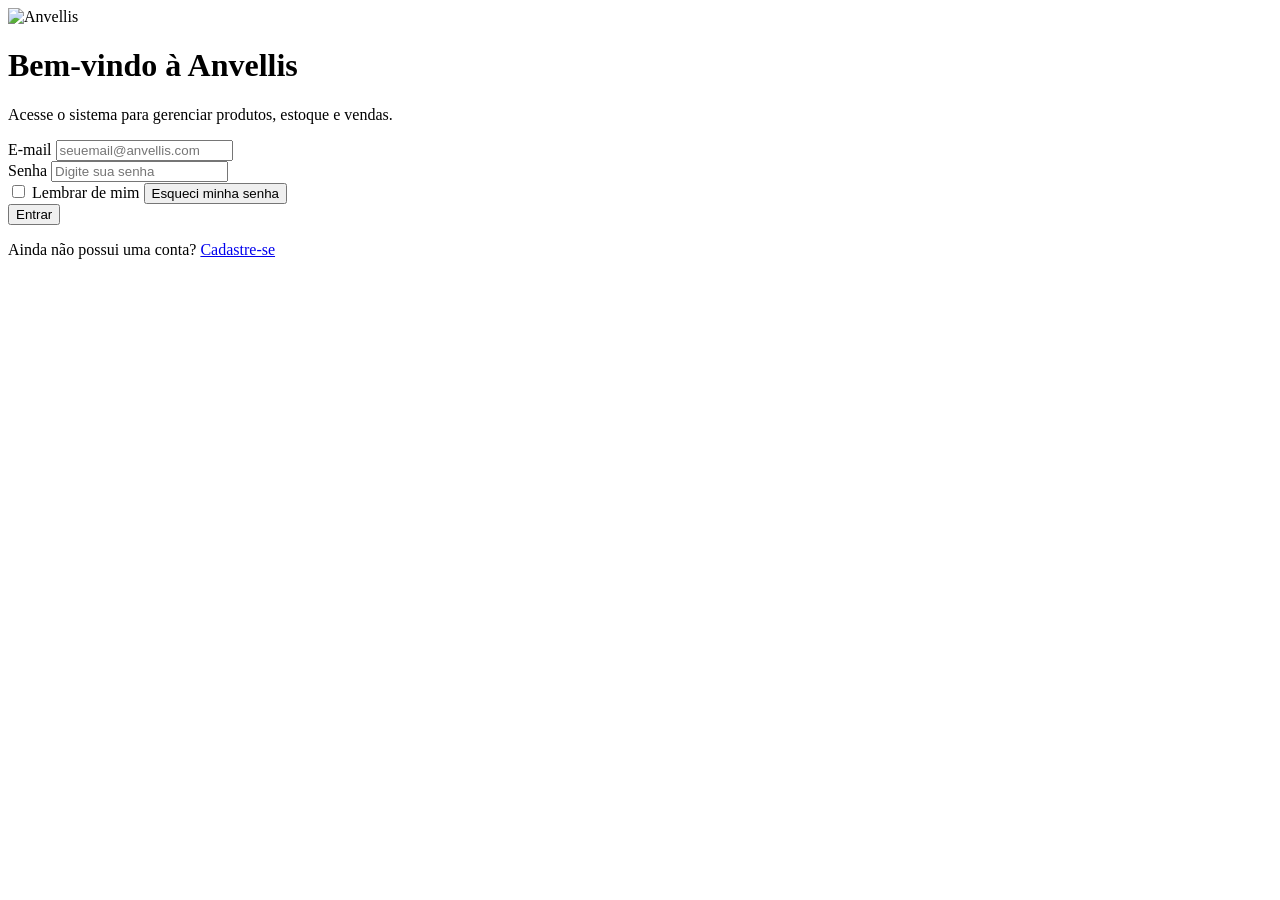
==== FRONTEND/index.html @ 75953bd8 "tela de login" ====
<!DOCTYPE html>
<html lang="pt-BR">

<head>
  <meta charset="UTF-8">
  <meta name="viewport" content="width=device-width, initial-scale=1">
  <title>Entrar — Anvellis</title>

  <link rel="stylesheet" href="css/style.css">
</head>

<body data-pagina="login">
  <div class="login">

    <section class="login__marca">
      <img class="login__imagem" src="img/logo_vermelha.jpeg" alt="Anvellis" width="1131" height="1600">
    </section>

    <main class="login__painel">
      <form class="login__form" id="form-login" novalidate>
        <div>
          <h1 class="titulo-pagina">Bem-vindo à Anvellis</h1>
        </div>
        <p class="login__sub">Acesse o sistema para gerenciar produtos, estoque e vendas.</p>

        <div class="campo">
          <label class="campo__rotulo" for="email">E-mail</label>
          <input class="campo__entrada" id="email" name="email" type="email" placeholder="seuemail@anvellis.com"
            autocomplete="email">
          <p class="campo__erro" id="email-erro" hidden></p>
        </div>

        <div class="campo">
          <label class="campo__rotulo" for="senha">Senha</label>
          <input class="campo__entrada" id="senha" name="senha" type="password" placeholder="Digite sua senha"
            autocomplete="current-password">
          <p class="campo__erro" id="senha-erro" hidden></p>
        </div>

        <div class="login__opcoes">
          <label class="check"><input type="checkbox" name="lembrar" id="lembrar"> Lembrar de mim</label>
          <button class="link" type="button" id="btn-esqueci">Esqueci minha senha</button>
        </div>

        <button class="btn btn--primary btn--bloco" type="submit">Entrar</button>

        <p class="login__rodape">Ainda não possui uma conta? <a href="cadastro.html">Cadastre-se</a></p>

      </form>
    </main>

  </div>
  <noscript>Este sistema precisa de JavaScript para funcionar.</noscript>
  <script src="js/app.js"></script>
</body>

</html>
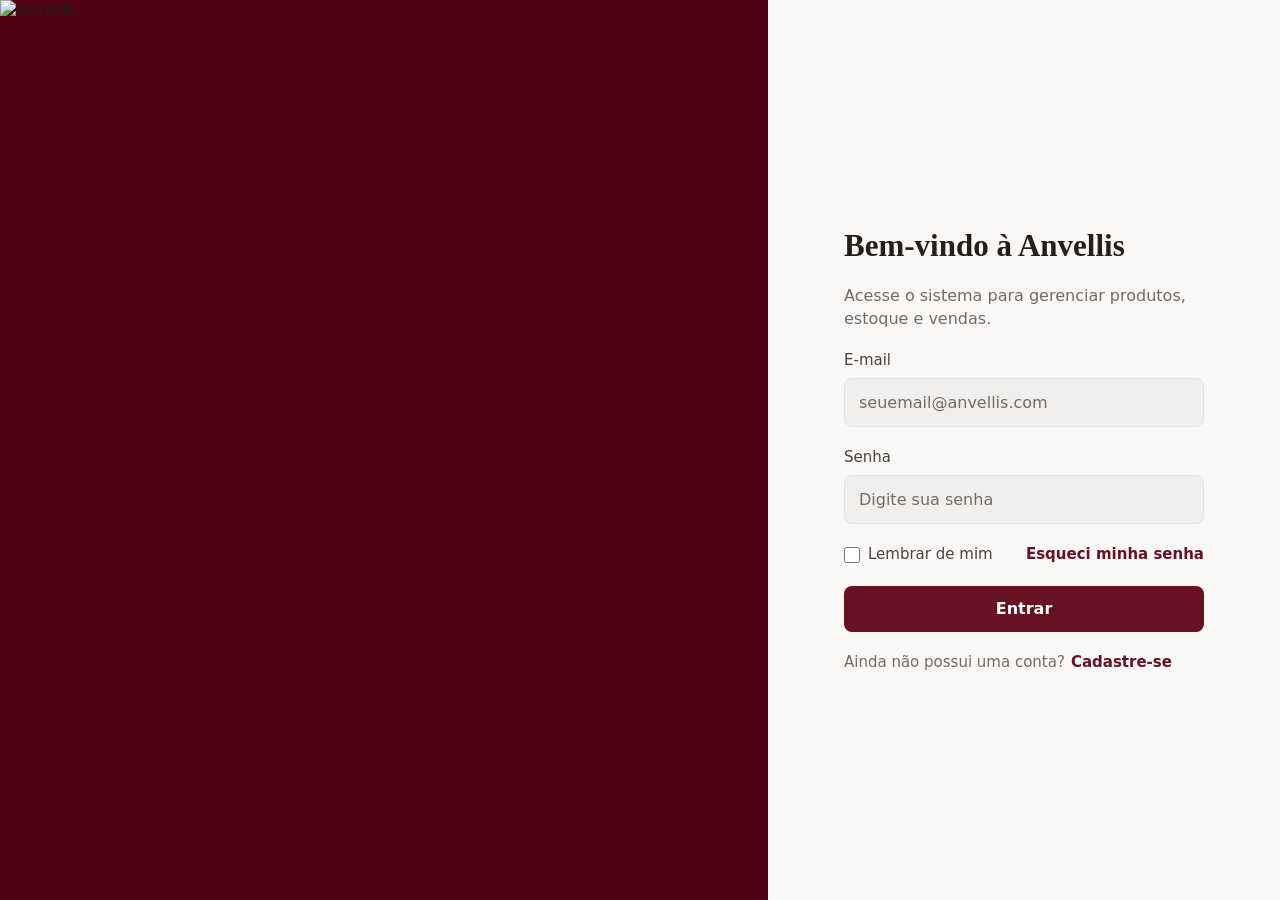
==== commit 9ea2804c: "banco" ====
--- a/FRONTEND/index.html
+++ b/FRONTEND/index.html
@@ -6,7 +6,9 @@
   <meta name="viewport" content="width=device-width, initial-scale=1">
   <title>Entrar — Anvellis</title>
 
-  <link rel="stylesheet" href="css/style.css">
+  <link rel="icon"
+    href="data:image/svg+xml,%3Csvg xmlns='http://www.w3.org/2000/svg' viewBox='0 0 32 32'%3E%3Crect width='32' height='32' rx='8' fill='%23681121'/%3E%3Ctext x='16' y='23' font-size='20' font-family='Georgia' font-weight='700' text-anchor='middle' fill='white'%3EA%3C/text%3E%3C/svg%3E">
+  <link rel="stylesheet" href="CSS/style.css">
 </head>
 
 <body data-pagina="login">
@@ -17,39 +19,94 @@
     </section>
 
     <main class="login__painel">
-      <form class="login__form" id="form-login" novalidate>
-        <div>
-          <h1 class="titulo-pagina">Bem-vindo à Anvellis</h1>
-        </div>
+      <form class="login__form" id="form-login" data-acao="login" novalidate>
+        <h1 class="titulo-pagina">Bem-vindo à Anvellis</h1>
         <p class="login__sub">Acesse o sistema para gerenciar produtos, estoque e vendas.</p>
 
         <div class="campo">
-          <label class="campo__rotulo" for="email">E-mail</label>
-          <input class="campo__entrada" id="email" name="email" type="email" placeholder="seuemail@anvellis.com"
-            autocomplete="email">
-          <p class="campo__erro" id="email-erro" hidden></p>
+          <label class="campo__rotulo" for="login-email">E-mail</label>
+          <input class="campo__entrada" id="login-email" name="email" type="email" placeholder="seuemail@anvellis.com"
+            autocomplete="email" required data-msg-obrigatorio="Informe seu e-mail."
+            data-msg-email="Informe um e-mail válido." aria-describedby="login-email-erro">
+          <p class="campo__erro" id="login-email-erro" hidden></p>
         </div>
 
         <div class="campo">
-          <label class="campo__rotulo" for="senha">Senha</label>
-          <input class="campo__entrada" id="senha" name="senha" type="password" placeholder="Digite sua senha"
-            autocomplete="current-password">
-          <p class="campo__erro" id="senha-erro" hidden></p>
+          <label class="campo__rotulo" for="login-senha">Senha</label>
+          <input class="campo__entrada" id="login-senha" name="senha" type="password" placeholder="Digite sua senha"
+            autocomplete="current-password" required data-msg-obrigatorio="Informe sua senha."
+            aria-describedby="login-senha-erro">
+          <p class="campo__erro" id="login-senha-erro" hidden></p>
         </div>
 
         <div class="login__opcoes">
-          <label class="check"><input type="checkbox" name="lembrar" id="lembrar"> Lembrar de mim</label>
-          <button class="link" type="button" id="btn-esqueci">Esqueci minha senha</button>
+          <label class="check"><input type="checkbox" name="lembrar"> Lembrar de mim</label>
+          <button class="link" type="button" data-abrir="modal-recuperar-senha">Esqueci minha senha</button>
         </div>
 
-        <button class="btn btn--primary btn--bloco" type="submit">Entrar</button>
+        <button class="btn btn--primary btn--bloco" type="submit" data-texto-ocupado="Entrando…">Entrar</button>
 
         <p class="login__rodape">Ainda não possui uma conta? <a href="cadastro.html">Cadastre-se</a></p>
-
       </form>
     </main>
 
   </div>
+
+  <div class="modal-overlay" id="modal-recuperar-senha" hidden>
+    <form class="modal" role="dialog" aria-modal="true" aria-labelledby="modal-recuperar-senha-titulo" novalidate
+      data-acao="recuperar-senha">
+      <header class="modal__cabecalho">
+        <h2 class="modal__titulo" id="modal-recuperar-senha-titulo">Recuperar senha</h2>
+        <p class="modal__subtitulo">Informe seu e-mail para receber o link de redefinição.</p>
+      </header>
+      <div class="modal__corpo">
+        <div class="campo">
+          <label class="campo__rotulo" for="rs-email">E-mail</label>
+          <input class="campo__entrada" id="rs-email" name="email" type="email" placeholder="seuemail@anvellis.com"
+            autocomplete="email" required data-msg-obrigatorio="Informe um e-mail válido."
+            data-msg-email="Informe um e-mail válido." aria-describedby="rs-email-erro">
+          <p class="campo__erro" id="rs-email-erro" hidden></p>
+        </div>
+      </div>
+      <p class="modal__alerta" role="alert" hidden></p>
+      <footer class="modal__rodape">
+        <button class="btn btn--secondary" type="button" data-fechar>Cancelar</button>
+        <button class="btn btn--primary" type="submit" data-texto-ocupado="Enviando…">Enviar link</button>
+      </footer>
+    </form>
+  </div>
+
+  <div class="modal-overlay" id="modal-erro-login" hidden>
+    <form class="modal" role="dialog" aria-modal="true" aria-labelledby="modal-erro-login-titulo" novalidate>
+      <header class="modal__cabecalho">
+        <div class="modal__icone modal__icone--perigo" aria-hidden="true">!</div>
+        <h2 class="modal__titulo" id="modal-erro-login-titulo">Não foi possível entrar</h2>
+        <p class="modal__subtitulo">E-mail ou senha incorretos. Verifique seus dados e tente novamente.</p>
+      </header>
+      <p class="modal__alerta" role="alert" hidden></p>
+      <footer class="modal__rodape">
+        <button class="btn btn--secondary" type="button" data-abrir="modal-recuperar-senha">Esqueci minha senha</button>
+        <button class="btn btn--primary" type="button" data-clique="tentar-novamente-login">Tentar novamente</button>
+      </footer>
+    </form>
+  </div>
+
+  <div class="modal-overlay" id="modal-erro-servidor" hidden>
+    <form class="modal" role="dialog" aria-modal="true" aria-labelledby="modal-erro-servidor-titulo" novalidate>
+      <header class="modal__cabecalho">
+        <div class="modal__icone modal__icone--alerta" aria-hidden="true">!</div>
+        <h2 class="modal__titulo" id="modal-erro-servidor-titulo" data-campo="titulo"></h2>
+        <p class="modal__subtitulo" data-campo="mensagem"></p>
+      </header>
+      <p class="modal__alerta" role="alert" hidden></p>
+      <footer class="modal__rodape">
+        <button class="btn btn--primary" type="button" data-fechar>Fechar</button>
+      </footer>
+    </form>
+  </div>
+
+  <div class="toast" id="toast" role="status" hidden></div>
+
   <noscript>Este sistema precisa de JavaScript para funcionar.</noscript>
   <script src="js/app.js"></script>
 </body>
--- a/FRONTEND/CSS/style.css
+++ b/FRONTEND/CSS/style.css
@@ -0,0 +1,1280 @@
+:root {
+  --bordo: #681121;
+  --bordo-escuro: #450813;
+  --bordo-claro: #f5e9ea;
+  --fundo: #f9f8f7;
+  --linha: #e5e3e1;
+  --campo: #f1efed;
+  --branco: #ffffff;
+  --cinza-500: #6f6b68;
+  --cinza-700: #474442;
+  --tinta: #231f1d;
+  --sucesso: #2d7147;
+  --sucesso-bg: #e6f2e9;
+  --alerta: #8f5c0e;
+  --alerta-bg: #fceed8;
+  --perigo: #b32d29;
+  --perigo-bg: #fbe7e5;
+  --fonte-titulo: "Playfair Display", Georgia, "Times New Roman", serif;
+  --fonte-texto: "Inter", system-ui, -apple-system, "Segoe UI", Roboto, sans-serif;
+  --sombra: 0 2px 10px rgba(0, 0, 0, 0.06);
+  --sombra-modal: 0 2px 10px rgba(0, 0, 0, 0.12), 0 24px 56px rgba(0, 0, 0, 0.2);
+}
+
+*,
+*::before,
+*::after {
+  box-sizing: border-box;
+}
+
+[hidden] {
+  display: none !important;
+}
+
+html {
+  -webkit-text-size-adjust: 100%;
+}
+
+body {
+  margin: 0;
+  font-family: var(--fonte-texto);
+  font-size: 15px;
+  line-height: 1.45;
+  color: var(--tinta);
+  background: var(--fundo);
+}
+
+body.modal-aberto {
+  overflow: hidden;
+}
+
+h1,
+h2,
+h3,
+p {
+  margin: 0;
+}
+
+a {
+  color: var(--bordo);
+  font-weight: 600;
+  text-decoration: none;
+}
+
+a:hover {
+  text-decoration: underline;
+}
+
+button,
+input,
+select {
+  font: inherit;
+  color: inherit;
+}
+
+:focus-visible {
+  outline: 2px solid var(--bordo);
+  outline-offset: 2px;
+}
+
+.logo {
+  --tamanho: 23px;
+  display: inline-flex;
+  flex-direction: column;
+  align-items: center;
+  line-height: 1;
+  color: var(--bordo);
+}
+
+.logo__script {
+  font-family: var(--fonte-titulo);
+  font-size: calc(var(--tamanho) * 0.32);
+  margin-bottom: -2px;
+}
+
+.logo__nome {
+  font-family: var(--fonte-titulo);
+  font-weight: 700;
+  font-size: var(--tamanho);
+  letter-spacing: calc(var(--tamanho) * 0.04);
+  margin-right: calc(var(--tamanho) * -0.04);
+}
+
+.btn {
+  display: inline-flex;
+  align-items: center;
+  justify-content: center;
+  gap: 8px;
+  padding: 12px 20px;
+  border: 1px solid transparent;
+  border-radius: 8px;
+  font-size: 16px;
+  font-weight: 600;
+  line-height: 1.25;
+  cursor: pointer;
+  transition: background-color 0.15s, border-color 0.15s;
+}
+
+.btn--primary {
+  background: var(--bordo);
+  color: var(--branco);
+}
+
+.btn--primary:hover {
+  background: var(--bordo-escuro);
+}
+
+.btn--secondary {
+  background: var(--branco);
+  color: var(--cinza-700);
+  border-color: var(--linha);
+}
+
+.btn--secondary:hover {
+  background: var(--campo);
+}
+
+.btn--danger {
+  background: var(--perigo);
+  color: var(--branco);
+}
+
+.btn--danger:hover {
+  background: #8f2320;
+}
+
+.btn--bloco {
+  width: 100%;
+}
+
+.btn:disabled {
+  opacity: 0.55;
+  cursor: not-allowed;
+}
+
+.link {
+  padding: 0;
+  border: 0;
+  background: none;
+  color: var(--bordo);
+  font-weight: 600;
+  cursor: pointer;
+}
+
+.link:hover {
+  text-decoration: underline;
+}
+
+.campo {
+  display: flex;
+  flex-direction: column;
+  gap: 6px;
+}
+
+.campo__rotulo {
+  font-weight: 500;
+  color: var(--cinza-700);
+}
+
+.campo__entrada {
+  width: 100%;
+  padding: 12px 14px;
+  background: var(--campo);
+  border: 1px solid var(--linha);
+  border-radius: 8px;
+  font-size: 16px;
+  color: var(--tinta);
+}
+
+.campo__entrada::placeholder {
+  color: var(--cinza-500);
+}
+
+.campo__entrada:focus {
+  outline: none;
+  border-color: var(--bordo);
+  box-shadow: 0 0 0 3px var(--bordo-claro);
+}
+
+.campo__entrada[readonly] {
+  background: var(--fundo);
+  color: var(--cinza-500);
+  cursor: default;
+}
+
+.campo--erro .campo__entrada {
+  background: var(--perigo-bg);
+  border-color: var(--perigo);
+}
+
+.campo__erro {
+  font-size: 14px;
+  color: var(--perigo);
+}
+
+.campo__ajuda {
+  font-size: 14px;
+  color: var(--cinza-500);
+}
+
+.check {
+  display: inline-flex;
+  align-items: center;
+  gap: 8px;
+  color: var(--cinza-700);
+  cursor: pointer;
+}
+
+.check input {
+  width: 16px;
+  height: 16px;
+  margin: 0;
+  accent-color: var(--bordo);
+}
+
+.grupo-checks {
+  display: flex;
+  flex-direction: column;
+  gap: 10px;
+  border: 0;
+  margin: 0;
+  padding: 0;
+}
+
+.grupo-checks legend {
+  padding: 0;
+  margin-bottom: 10px;
+  font-weight: 500;
+  color: var(--cinza-700);
+}
+
+.badge {
+  display: inline-block;
+  padding: 4px 10px;
+  border-radius: 20px;
+  font-size: 14px;
+  font-weight: 600;
+  white-space: nowrap;
+}
+
+.badge--sucesso {
+  background: var(--sucesso-bg);
+  color: var(--sucesso);
+}
+
+.badge--alerta {
+  background: var(--alerta-bg);
+  color: var(--alerta);
+}
+
+.badge--perigo {
+  background: var(--perigo-bg);
+  color: var(--perigo);
+}
+
+.login {
+  display: grid;
+  grid-template-columns: 60vw 1fr;
+  min-height: 100vh;
+}
+
+.login__marca {
+  position: relative;
+  overflow: hidden;
+  background: #500114;
+}
+
+.login__imagem {
+  position: absolute;
+  inset: 0;
+  width: 100%;
+  height: 100%;
+  object-fit: cover;
+  object-position: center 48%;
+}
+
+.login__painel {
+  display: grid;
+  place-items: center;
+  padding: 32px;
+}
+
+.login__form {
+  display: flex;
+  flex-direction: column;
+  gap: 20px;
+  width: min(360px, 100%);
+}
+
+.titulo-pagina {
+  font-family: var(--fonte-titulo);
+  font-weight: 700;
+  font-size: 31px;
+  line-height: 1.2;
+}
+
+.login__sub {
+  font-size: 16px;
+  color: var(--cinza-500);
+}
+
+.login__opcoes {
+  display: flex;
+  align-items: center;
+  justify-content: space-between;
+  gap: 12px;
+}
+
+.login__rodape {
+  display: flex;
+  flex-wrap: wrap;
+  gap: 6px;
+  color: var(--cinza-500);
+}
+
+.centro {
+  display: grid;
+  place-items: center;
+  min-height: 100vh;
+  padding: 32px 16px;
+}
+
+.cartao-cadastro {
+  display: flex;
+  flex-direction: column;
+  align-items: stretch;
+  gap: 20px;
+  width: min(440px, 100%);
+  padding: 48px;
+  background: var(--branco);
+  border: 1px solid var(--linha);
+  border-radius: 16px;
+  box-shadow: var(--sombra);
+}
+
+.cartao-cadastro .logo {
+  align-self: center;
+}
+
+.cartao-cadastro h1 {
+  font-family: var(--fonte-titulo);
+  font-weight: 700;
+  font-size: 25px;
+}
+
+.cartao-cadastro__rodape {
+  display: flex;
+  justify-content: center;
+  gap: 6px;
+  color: var(--cinza-500);
+}
+
+.app {
+  display: flex;
+  min-height: 100vh;
+}
+
+.sidebar {
+  position: sticky;
+  top: 0;
+  display: flex;
+  flex-direction: column;
+  flex: none;
+  width: 240px;
+  height: 100vh;
+  background: var(--branco);
+  border-right: 1px solid var(--linha);
+}
+
+.sidebar__logo {
+  display: grid;
+  place-items: center;
+  height: 96px;
+  border-bottom: 1px solid var(--linha);
+}
+
+.sidebar__nav,
+.sidebar__rodape {
+  display: flex;
+  flex-direction: column;
+  gap: 4px;
+  padding: 12px 16px;
+}
+
+.sidebar__rodape {
+  margin-top: auto;
+  padding: 16px;
+  border-top: 1px solid var(--linha);
+}
+
+.nav-item {
+  display: flex;
+  align-items: center;
+  gap: 12px;
+  width: 100%;
+  height: 48px;
+  padding: 0 16px;
+  border: 0;
+  border-radius: 8px;
+  background: none;
+  color: var(--cinza-700);
+  font-size: 14px;
+  font-weight: 500;
+  text-align: left;
+  text-decoration: none;
+  cursor: pointer;
+}
+
+.nav-item:hover {
+  background: var(--campo);
+  text-decoration: none;
+}
+
+.nav-item__icone {
+  width: 18px;
+  font-size: 18px;
+  text-align: center;
+  color: var(--cinza-500);
+}
+
+.nav-item[aria-current="page"] {
+  background: var(--bordo-claro);
+  color: var(--bordo);
+  font-weight: 600;
+}
+
+.nav-item[aria-current="page"] .nav-item__icone {
+  color: var(--bordo);
+}
+
+.main {
+  flex: 1;
+  min-width: 0;
+}
+
+.header {
+  display: flex;
+  align-items: center;
+  justify-content: space-between;
+  gap: 16px;
+  height: 96px;
+  padding: 0 32px;
+  background: var(--branco);
+  border-bottom: 1px solid var(--linha);
+}
+
+.header h1 {
+  font-family: var(--fonte-titulo);
+  font-weight: 700;
+  font-size: 25px;
+  line-height: 1.2;
+}
+
+.header__subtitulo {
+  margin-top: 2px;
+  color: var(--cinza-500);
+}
+
+.header__acoes {
+  display: flex;
+  align-items: center;
+  gap: 20px;
+}
+
+.sino {
+  position: relative;
+  display: grid;
+  place-items: center;
+  width: 40px;
+  height: 40px;
+  border: 0;
+  border-radius: 50%;
+  background: none;
+  color: var(--cinza-700);
+  cursor: pointer;
+}
+
+.sino:hover {
+  background: var(--campo);
+}
+
+.sino__contador {
+  position: absolute;
+  top: 2px;
+  right: 2px;
+  min-width: 18px;
+  height: 18px;
+  padding: 0 5px;
+  border-radius: 9px;
+  background: var(--bordo);
+  color: var(--branco);
+  font-size: 11px;
+  font-weight: 700;
+  line-height: 18px;
+  text-align: center;
+}
+
+.usuario {
+  display: flex;
+  align-items: center;
+  gap: 10px;
+}
+
+.usuario__avatar {
+  display: grid;
+  place-items: center;
+  width: 36px;
+  height: 36px;
+  border-radius: 50%;
+  background: var(--bordo-claro);
+  color: var(--bordo);
+  font-weight: 700;
+}
+
+.usuario__nome {
+  font-weight: 600;
+  line-height: 1.2;
+}
+
+.usuario__cargo {
+  font-size: 13px;
+  color: var(--cinza-500);
+  line-height: 1.2;
+}
+
+.conteudo {
+  display: flex;
+  flex-direction: column;
+  gap: 24px;
+  padding: 32px;
+}
+
+.kpis {
+  display: grid;
+  grid-template-columns: repeat(4, 1fr);
+  gap: 20px;
+}
+
+.cartao {
+  padding: 24px;
+  background: var(--branco);
+  border: 1px solid var(--linha);
+  border-radius: 12px;
+}
+
+.kpi {
+  display: flex;
+  flex-direction: column;
+  gap: 10px;
+  padding: 20px;
+  box-shadow: var(--sombra);
+}
+
+.kpi__rotulo {
+  font-weight: 500;
+  color: var(--cinza-500);
+}
+
+.kpi__valor {
+  font-family: var(--fonte-titulo);
+  font-weight: 700;
+  font-size: 31px;
+  line-height: 1.15;
+}
+
+.kpi__dica {
+  font-size: 14px;
+  color: var(--sucesso);
+}
+
+.kpi__dica--alerta {
+  color: var(--alerta);
+}
+
+.linha-2 {
+  display: grid;
+  grid-template-columns: 700fr 416fr;
+  gap: 20px;
+}
+
+.cartao__titulo {
+  margin-bottom: 16px;
+  font-size: 17px;
+  font-weight: 600;
+}
+
+.grafico {
+  display: flex;
+  align-items: flex-end;
+  justify-content: space-between;
+  gap: 16px;
+  height: 210px;
+}
+
+.grafico__coluna {
+  display: flex;
+  flex: 1;
+  flex-direction: column;
+  align-items: center;
+  justify-content: flex-end;
+  gap: 8px;
+  height: 100%;
+}
+
+.grafico__barra {
+  width: 40px;
+  border-radius: 4px;
+  background: var(--linha);
+}
+
+.grafico__coluna--atual .grafico__barra {
+  background: var(--bordo);
+}
+
+.grafico__mes {
+  font-size: 14px;
+  color: var(--cinza-500);
+}
+
+.grafico__coluna--atual .grafico__mes {
+  color: var(--cinza-700);
+}
+
+.lista {
+  display: flex;
+  flex-direction: column;
+  gap: 14px;
+  margin: 0;
+  padding: 0;
+  list-style: none;
+}
+
+.lista__item {
+  display: flex;
+  align-items: center;
+  justify-content: space-between;
+  gap: 12px;
+}
+
+.lista__valor {
+  font-weight: 600;
+}
+
+.atalhos {
+  display: flex;
+  flex-direction: column;
+  gap: 12px;
+}
+
+.vazio {
+  color: var(--cinza-500);
+}
+
+.barra {
+  display: flex;
+  flex-wrap: wrap;
+  align-items: center;
+  justify-content: space-between;
+  gap: 12px;
+}
+
+.barra__esquerda {
+  display: flex;
+  flex-wrap: wrap;
+  align-items: center;
+  gap: 12px;
+}
+
+.busca {
+  display: flex;
+  align-items: center;
+  gap: 8px;
+  width: 320px;
+  max-width: 100%;
+  padding: 10px 14px;
+  background: var(--branco);
+  border: 1px solid var(--linha);
+  border-radius: 8px;
+  color: var(--cinza-500);
+}
+
+.busca:focus-within {
+  border-color: var(--bordo);
+  box-shadow: 0 0 0 3px var(--bordo-claro);
+}
+
+.busca input {
+  flex: 1;
+  min-width: 0;
+  padding: 0;
+  border: 0;
+  background: none;
+  font-size: 15px;
+  color: var(--tinta);
+}
+
+.busca input:focus {
+  outline: none;
+}
+
+.busca input::placeholder {
+  color: var(--cinza-500);
+}
+
+.btn-filtro {
+  display: inline-flex;
+  align-items: center;
+  gap: 8px;
+  padding: 10px 16px;
+  background: var(--branco);
+  border: 1px solid var(--linha);
+  border-radius: 8px;
+  color: var(--cinza-700);
+  font-weight: 500;
+  cursor: pointer;
+}
+
+.btn-filtro:hover {
+  background: var(--campo);
+}
+
+.btn-filtro__contador {
+  display: inline-grid;
+  place-items: center;
+  min-width: 20px;
+  height: 20px;
+  padding: 0 6px;
+  border-radius: 10px;
+  background: var(--bordo);
+  color: var(--branco);
+  font-size: 12px;
+  font-weight: 700;
+}
+
+.tabela-caixa {
+  overflow-x: auto;
+  background: var(--branco);
+  border: 1px solid var(--linha);
+  border-radius: 12px;
+}
+
+.tabela {
+  width: 100%;
+  border-collapse: collapse;
+}
+
+.tabela th {
+  padding: 14px 18px;
+  background: var(--fundo);
+  font-size: 14px;
+  font-weight: 600;
+  letter-spacing: 0.02em;
+  text-align: left;
+  text-transform: uppercase;
+  color: var(--cinza-700);
+  white-space: nowrap;
+}
+
+.tabela td {
+  padding: 14px 18px;
+  border-top: 1px solid var(--linha);
+  vertical-align: middle;
+}
+
+.tabela__vazio {
+  padding: 32px 18px;
+  text-align: center;
+  color: var(--cinza-500);
+}
+
+.tabela tbody tr.linha-clicavel {
+  cursor: pointer;
+}
+
+.tabela tbody tr.linha-clicavel:hover {
+  background: var(--fundo);
+}
+
+.acoes {
+  display: flex;
+  gap: 14px;
+}
+
+.acao {
+  padding: 0;
+  border: 0;
+  background: none;
+  color: var(--cinza-700);
+  font-weight: 600;
+  cursor: pointer;
+}
+
+.acao:hover {
+  text-decoration: underline;
+}
+
+.acao--perigo {
+  color: var(--perigo);
+}
+
+.modal-overlay {
+  position: fixed;
+  inset: 0;
+  z-index: 100;
+  display: grid;
+  place-items: center;
+  padding: 16px;
+  overflow-y: auto;
+  background: rgba(35, 31, 29, 0.55);
+  animation: aparecer 0.15s ease-out;
+}
+
+.modal {
+  display: flex;
+  flex-direction: column;
+  gap: 24px;
+  width: min(440px, 100%);
+  padding: 28px 32px;
+  background: var(--branco);
+  border: 1px solid var(--linha);
+  border-radius: 16px;
+  box-shadow: var(--sombra-modal);
+  animation: subir 0.18s ease-out;
+}
+
+.modal__cabecalho {
+  display: flex;
+  flex-direction: column;
+  gap: 4px;
+}
+
+.modal__icone {
+  display: grid;
+  place-items: center;
+  width: 48px;
+  height: 48px;
+  margin-bottom: 10px;
+  border-radius: 50%;
+  font-size: 22px;
+  font-weight: 700;
+}
+
+.modal__icone--sucesso {
+  background: var(--sucesso-bg);
+  color: var(--sucesso);
+}
+
+.modal__icone--perigo {
+  background: var(--perigo-bg);
+  color: var(--perigo);
+}
+
+.modal__icone--alerta {
+  background: var(--alerta-bg);
+  color: var(--alerta);
+}
+
+.modal__icone--info {
+  background: var(--bordo-claro);
+  color: var(--bordo);
+}
+
+.modal__titulo {
+  font-family: var(--fonte-titulo);
+  font-weight: 700;
+  font-size: 21px;
+  line-height: 1.25;
+}
+
+.modal__subtitulo {
+  font-size: 14px;
+  color: var(--cinza-500);
+}
+
+.modal__corpo {
+  display: flex;
+  flex-direction: column;
+  gap: 24px;
+}
+
+.modal__corpo:empty {
+  display: none;
+}
+
+.modal__rodape {
+  display: flex;
+  flex-wrap: wrap;
+  justify-content: flex-end;
+  gap: 12px;
+}
+
+.resumo {
+  display: flex;
+  flex-direction: column;
+  gap: 6px;
+  padding: 16px;
+  background: var(--fundo);
+  border-radius: 10px;
+}
+
+.resumo__titulo {
+  font-weight: 600;
+}
+
+.resumo__linha {
+  display: flex;
+  justify-content: space-between;
+  gap: 12px;
+  color: var(--cinza-700);
+}
+
+.resumo__total {
+  font-size: 17px;
+  font-weight: 700;
+  color: var(--bordo);
+}
+
+.detalhes {
+  display: flex;
+  flex-direction: column;
+  gap: 12px;
+  margin: 0;
+}
+
+.detalhes__linha {
+  display: flex;
+  align-items: center;
+  justify-content: space-between;
+  gap: 12px;
+}
+
+.detalhes dt {
+  color: var(--cinza-500);
+}
+
+.detalhes dd {
+  margin: 0;
+  font-weight: 600;
+  text-align: right;
+}
+
+.separador {
+  height: 1px;
+  background: var(--linha);
+}
+
+.notificacoes {
+  display: flex;
+  flex-direction: column;
+  gap: 10px;
+  margin: 0;
+  padding: 0;
+  list-style: none;
+}
+
+.notificacao {
+  display: flex;
+  gap: 12px;
+  padding: 14px;
+  background: var(--fundo);
+  border-radius: 10px;
+}
+
+.notificacao.is-nao-lida {
+  background: var(--bordo-claro);
+}
+
+.notificacao__ponto {
+  flex: none;
+  width: 8px;
+  height: 8px;
+  margin-top: 7px;
+  border-radius: 50%;
+  background: var(--linha);
+}
+
+.notificacao.is-nao-lida .notificacao__ponto {
+  background: var(--bordo);
+}
+
+.notificacao__titulo {
+  font-weight: 600;
+}
+
+.notificacao__texto {
+  color: var(--cinza-700);
+}
+
+.notificacao__hora {
+  font-size: 13px;
+  color: var(--cinza-500);
+}
+
+.preferencia {
+  display: flex;
+  align-items: center;
+  justify-content: space-between;
+  gap: 16px;
+}
+
+.preferencia__titulo {
+  font-weight: 500;
+}
+
+.preferencia__descricao {
+  font-size: 13px;
+  color: var(--cinza-500);
+}
+
+.preferencias {
+  display: flex;
+  flex-direction: column;
+  gap: 16px;
+}
+
+.interruptor {
+  position: relative;
+  flex: none;
+  width: 40px;
+  height: 22px;
+}
+
+.interruptor input {
+  position: absolute;
+  inset: 0;
+  z-index: 1;
+  width: 100%;
+  height: 100%;
+  margin: 0;
+  opacity: 0;
+  cursor: pointer;
+}
+
+.interruptor__trilho {
+  position: absolute;
+  inset: 0;
+  border-radius: 11px;
+  background: var(--linha);
+  transition: background-color 0.15s;
+}
+
+.interruptor__trilho::after {
+  content: "";
+  position: absolute;
+  top: 2px;
+  left: 2px;
+  width: 18px;
+  height: 18px;
+  border-radius: 50%;
+  background: var(--branco);
+  transition: transform 0.15s;
+}
+
+.interruptor input:checked+.interruptor__trilho {
+  background: var(--bordo);
+}
+
+.interruptor input:checked+.interruptor__trilho::after {
+  transform: translateX(18px);
+}
+
+.interruptor input:focus-visible+.interruptor__trilho {
+  outline: 2px solid var(--bordo);
+  outline-offset: 2px;
+}
+
+.modal__alerta {
+  padding: 12px 14px;
+  border-radius: 8px;
+  background: var(--perigo-bg);
+  color: var(--perigo);
+  font-size: 14px;
+}
+
+.estado-erro {
+  display: flex;
+  flex-direction: column;
+  align-items: flex-start;
+  gap: 8px;
+}
+
+.estado-erro .btn {
+  margin-top: 8px;
+}
+
+.estado-erro__titulo {
+  font-size: 17px;
+  font-weight: 600;
+}
+
+.tela-erro {
+  display: flex;
+  flex-direction: column;
+  align-items: center;
+  gap: 12px;
+  width: min(480px, 100%);
+  padding: 40px 32px;
+  text-align: center;
+}
+
+.tela-erro__titulo {
+  font-family: var(--fonte-titulo);
+  font-weight: 700;
+  font-size: 25px;
+  line-height: 1.2;
+}
+
+.tela-erro .btn {
+  margin-top: 8px;
+}
+
+
+.sr-only {
+  position: absolute;
+  width: 1px;
+  height: 1px;
+  margin: -1px;
+  padding: 0;
+  overflow: hidden;
+  clip: rect(0, 0, 0, 0);
+  white-space: nowrap;
+  border: 0;
+}
+
+.conteudo__area {
+  display: flex;
+  flex-direction: column;
+  gap: 24px;
+}
+
+.toast {
+  position: fixed;
+  right: 24px;
+  bottom: 24px;
+  z-index: 200;
+  max-width: min(360px, calc(100vw - 32px));
+  padding: 12px 18px;
+  border-radius: 10px;
+  background: var(--tinta);
+  color: var(--branco);
+  box-shadow: var(--sombra-modal);
+  animation: subir 0.18s ease-out;
+}
+
+@keyframes aparecer {
+  from {
+    opacity: 0;
+  }
+}
+
+@keyframes subir {
+  from {
+    opacity: 0;
+    transform: translateY(8px);
+  }
+}
+
+@media (prefers-reduced-motion: reduce) {
+
+  *,
+  *::before,
+  *::after {
+    animation: none !important;
+    transition: none !important;
+  }
+}
+
+@media (max-width: 960px) {
+  .login {
+    grid-template-columns: 1fr;
+  }
+
+  .login__marca {
+    height: clamp(200px, 34vw, 300px);
+  }
+}
+
+@media (max-width: 600px) {
+  .login__imagem {
+    inset: 0 -7.5%;
+    width: 115%;
+  }
+}
+
+@media (max-width: 1100px) {
+  .kpis {
+    grid-template-columns: repeat(2, 1fr);
+  }
+
+  .linha-2 {
+    grid-template-columns: 1fr;
+  }
+}
+
+@media (max-width: 860px) {
+  .app {
+    flex-direction: column;
+  }
+
+  .sidebar {
+    position: static;
+    flex-direction: row;
+    align-items: center;
+    width: 100%;
+    height: auto;
+    border-right: 0;
+    border-bottom: 1px solid var(--linha);
+  }
+
+  .sidebar__logo {
+    height: 64px;
+    padding: 0 16px;
+    border-bottom: 0;
+  }
+
+  .sidebar__nav,
+  .sidebar__rodape {
+    flex-direction: row;
+    padding: 8px;
+    margin: 0;
+    border: 0;
+    overflow-x: auto;
+  }
+
+  .sidebar__nav {
+    flex: 1;
+  }
+
+  .nav-item {
+    width: auto;
+    height: 44px;
+    white-space: nowrap;
+  }
+
+  .header {
+    height: auto;
+    min-height: 80px;
+    padding: 12px 16px;
+  }
+
+  .usuario__texto {
+    display: none;
+  }
+
+  .conteudo {
+    padding: 20px 16px;
+  }
+
+  .kpis {
+    grid-template-columns: 1fr;
+  }
+
+  .cartao-cadastro {
+    padding: 32px 24px;
+  }
+
+  .modal {
+    padding: 24px 20px;
+  }
+
+}
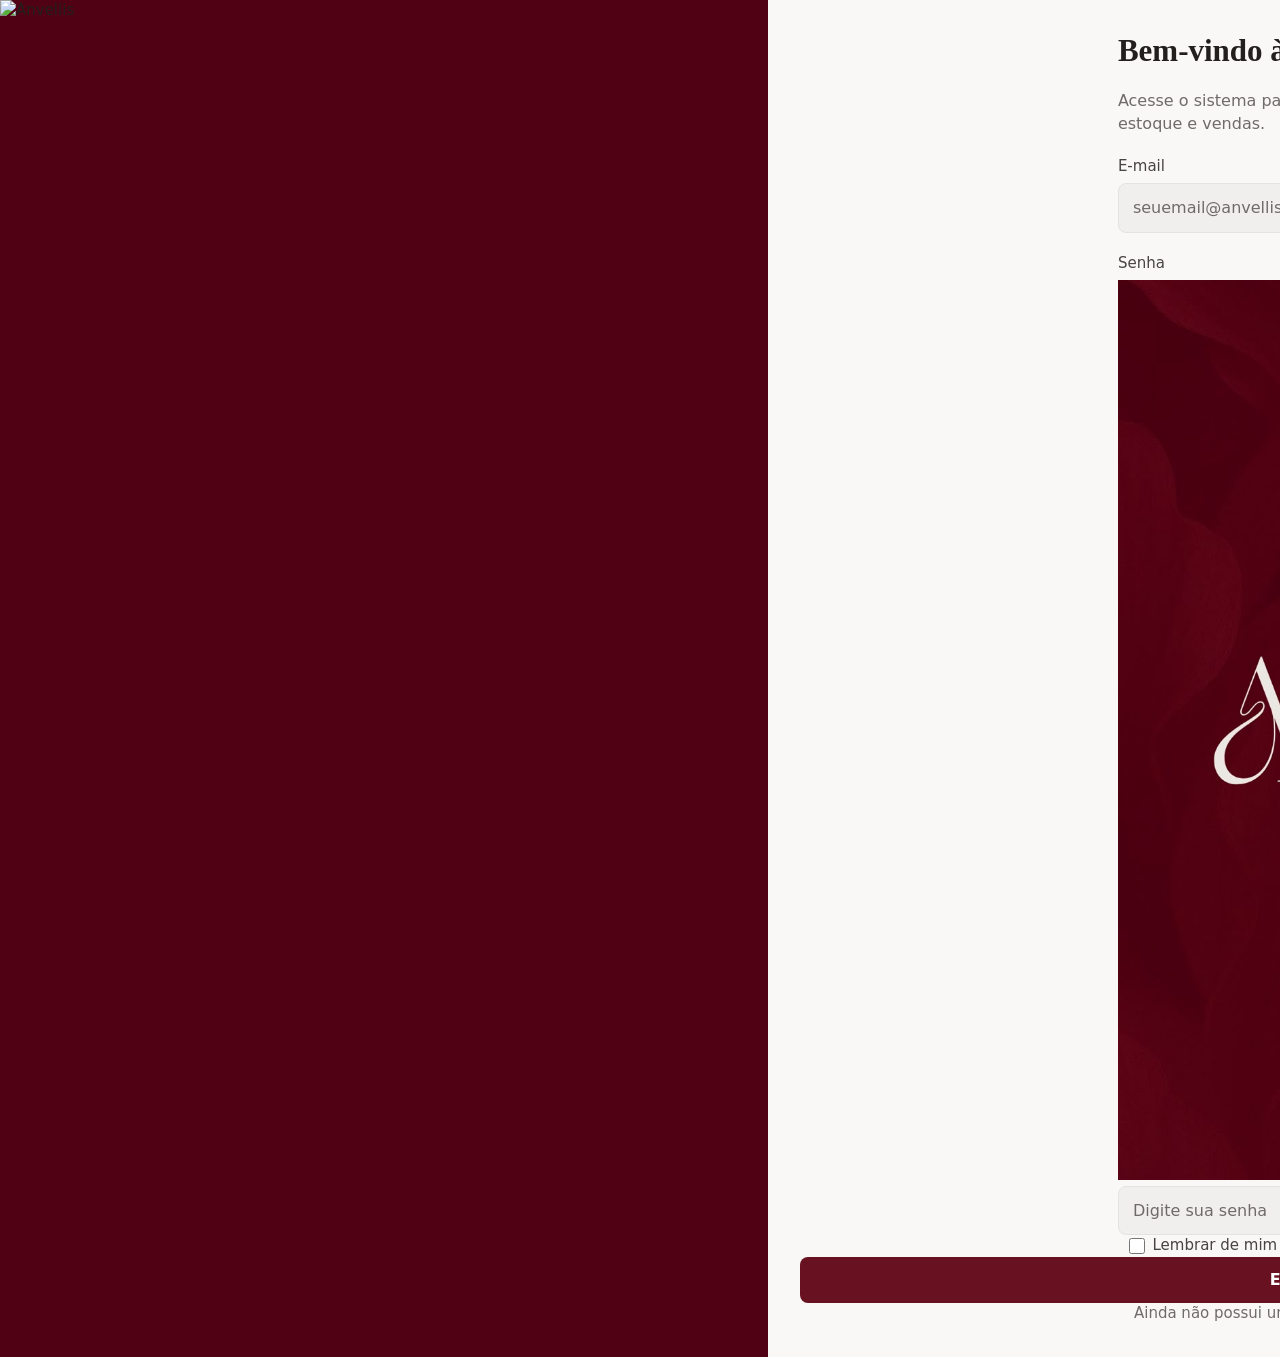
==== commit c6368a5e: "laterações" ====
--- a/FRONTEND/index.html
+++ b/FRONTEND/index.html
@@ -33,9 +33,129 @@
 
         <div class="campo">
           <label class="campo__rotulo" for="login-senha">Senha</label>
-          <input class="campo__entrada" id="login-senha" name="senha" type="password" placeholder="Digite sua senha"
-            autocomplete="current-password" required data-msg-obrigatorio="Informe sua senha."
-            aria-describedby="login-senha-erro">
+          <!DOCTYPE html>
+          <html lang="pt-BR">
+
+          <head>
+            <meta charset="UTF-8">
+            <meta name="viewport" content="width=device-width, initial-scale=1">
+            <title>Entrar — Anvellis</title>
+
+            <link rel="icon"
+              href="data:image/svg+xml,%3Csvg xmlns='http://www.w3.org/2000/svg' viewBox='0 0 32 32'%3E%3Crect width='32' height='32' rx='8' fill='%23681121'/%3E%3Ctext x='16' y='23' font-size='20' font-family='Georgia' font-weight='700' text-anchor='middle' fill='white'%3EA%3C/text%3E%3C/svg%3E">
+            <link rel="stylesheet" href="CSS/style.css">
+          </head>
+
+          <body data-pagina="login">
+            <div class="login">
+
+              <section class="login__marca">
+                <img class="login__imagem" src="Img/logo_vermelha.jpeg" alt="Anvellis" width="1131" height="1600">
+              </section>
+
+              <main class="login__painel">
+                <form class="login__form" id="form-login" data-acao="login" novalidate>
+                  <h1 class="titulo-pagina">Bem-vindo à Anvellis</h1>
+                  <p class="login__sub">Acesse o sistema para gerenciar produtos, estoque e vendas.</p>
+
+                  <div class="campo">
+                    <label class="campo__rotulo" for="login-email">E-mail</label>
+                    <input class="campo__entrada" id="login-email" name="email" type="email"
+                      placeholder="seuemail@anvellis.com" autocomplete="email" required
+                      data-msg-obrigatorio="Informe seu e-mail." data-msg-email="Informe um e-mail válido."
+                      aria-describedby="login-email-erro">
+                    <p class="campo__erro" id="login-email-erro" hidden></p>
+                  </div>
+
+                  <div class="campo">
+                    <label class="campo__rotulo" for="login-senha">Senha</label>
+                    <input class="campo__entrada" id="login-senha" name="senha" type="password"
+                      placeholder="Digite sua senha" autocomplete="current-password" required
+                      data-msg-obrigatorio="Informe sua senha." aria-describedby="login-senha-erro">
+                    <p class="campo__erro" id="login-senha-erro" hidden></p>
+                  </div>
+
+                  <div class="login__opcoes">
+                    <label class="check"><input type="checkbox" name="lembrar"> Lembrar de mim</label>
+                    <button class="link" type="button" data-abrir="modal-recuperar-senha">Esqueci minha senha</button>
+                  </div>
+
+                  <button class="btn btn--primary btn--bloco" type="submit"
+                    data-texto-ocupado="Entrando…">Entrar</button>
+
+                  <p class="login__rodape">Ainda não possui uma conta? <a href="cadastro.html">Cadastre-se</a></p>
+                </form>
+              </main>
+
+            </div>
+
+            <div class="modal-overlay" id="modal-recuperar-senha" hidden>
+              <form class="modal" role="dialog" aria-modal="true" aria-labelledby="modal-recuperar-senha-titulo"
+                novalidate data-acao="recuperar-senha">
+                <header class="modal__cabecalho">
+                  <h2 class="modal__titulo" id="modal-recuperar-senha-titulo">Recuperar senha</h2>
+                  <p class="modal__subtitulo">Informe seu e-mail para receber o link de redefinição.</p>
+                </header>
+                <div class="modal__corpo">
+                  <div class="campo">
+                    <label class="campo__rotulo" for="rs-email">E-mail</label>
+                    <input class="campo__entrada" id="rs-email" name="email" type="email"
+                      placeholder="seuemail@anvellis.com" autocomplete="email" required
+                      data-msg-obrigatorio="Informe um e-mail válido." data-msg-email="Informe um e-mail válido."
+                      aria-describedby="rs-email-erro">
+                    <p class="campo__erro" id="rs-email-erro" hidden></p>
+                  </div>
+                </div>
+                <p class="modal__alerta" role="alert" hidden></p>
+                <footer class="modal__rodape">
+                  <button class="btn btn--secondary" type="button" data-fechar>Cancelar</button>
+                  <button class="btn btn--primary" type="submit" data-texto-ocupado="Enviando…">Enviar link</button>
+                </footer>
+              </form>
+            </div>
+
+            <div class="modal-overlay" id="modal-erro-login" hidden>
+              <form class="modal" role="dialog" aria-modal="true" aria-labelledby="modal-erro-login-titulo" novalidate>
+                <header class="modal__cabecalho">
+                  <div class="modal__icone modal__icone--perigo" aria-hidden="true">!</div>
+                  <h2 class="modal__titulo" id="modal-erro-login-titulo">Não foi possível entrar</h2>
+                  <p class="modal__subtitulo">E-mail ou senha incorretos. Verifique seus dados e tente novamente.</p>
+                </header>
+                <p class="modal__alerta" role="alert" hidden></p>
+                <footer class="modal__rodape">
+                  <button class="btn btn--secondary" type="button" data-abrir="modal-recuperar-senha">Esqueci minha
+                    senha</button>
+                  <button class="btn btn--primary" type="button" data-clique="tentar-novamente-login">Tentar
+                    novamente</button>
+                </footer>
+              </form>
+            </div>
+
+            <div class="modal-overlay" id="modal-erro-servidor" hidden>
+              <form class="modal" role="dialog" aria-modal="true" aria-labelledby="modal-erro-servidor-titulo"
+                novalidate>
+                <header class="modal__cabecalho">
+                  <div class="modal__icone modal__icone--alerta" aria-hidden="true">!</div>
+                  <h2 class="modal__titulo" id="modal-erro-servidor-titulo" data-campo="titulo"></h2>
+                  <p class="modal__subtitulo" data-campo="mensagem"></p>
+                </header>
+                <p class="modal__alerta" role="alert" hidden></p>
+                <footer class="modal__rodape">
+                  <button class="btn btn--primary" type="button" data-fechar>Fechar</button>
+                </footer>
+              </form>
+            </div>
+
+            <div class="toast" id="toast" role="status" hidden></div>
+
+            <noscript>Este sistema precisa de JavaScript para funcionar.</noscript>
+            <script src="JS/api.js"></script>
+            <script src="JS/app.js"></script>
+          </body>
+
+          </html> <input class="campo__entrada" id="login-senha" name="senha" type="password"
+            placeholder="Digite sua senha" autocomplete="current-password" required
+            data-msg-obrigatorio="Informe sua senha." aria-describedby="login-senha-erro">
           <p class="campo__erro" id="login-senha-erro" hidden></p>
         </div>
 
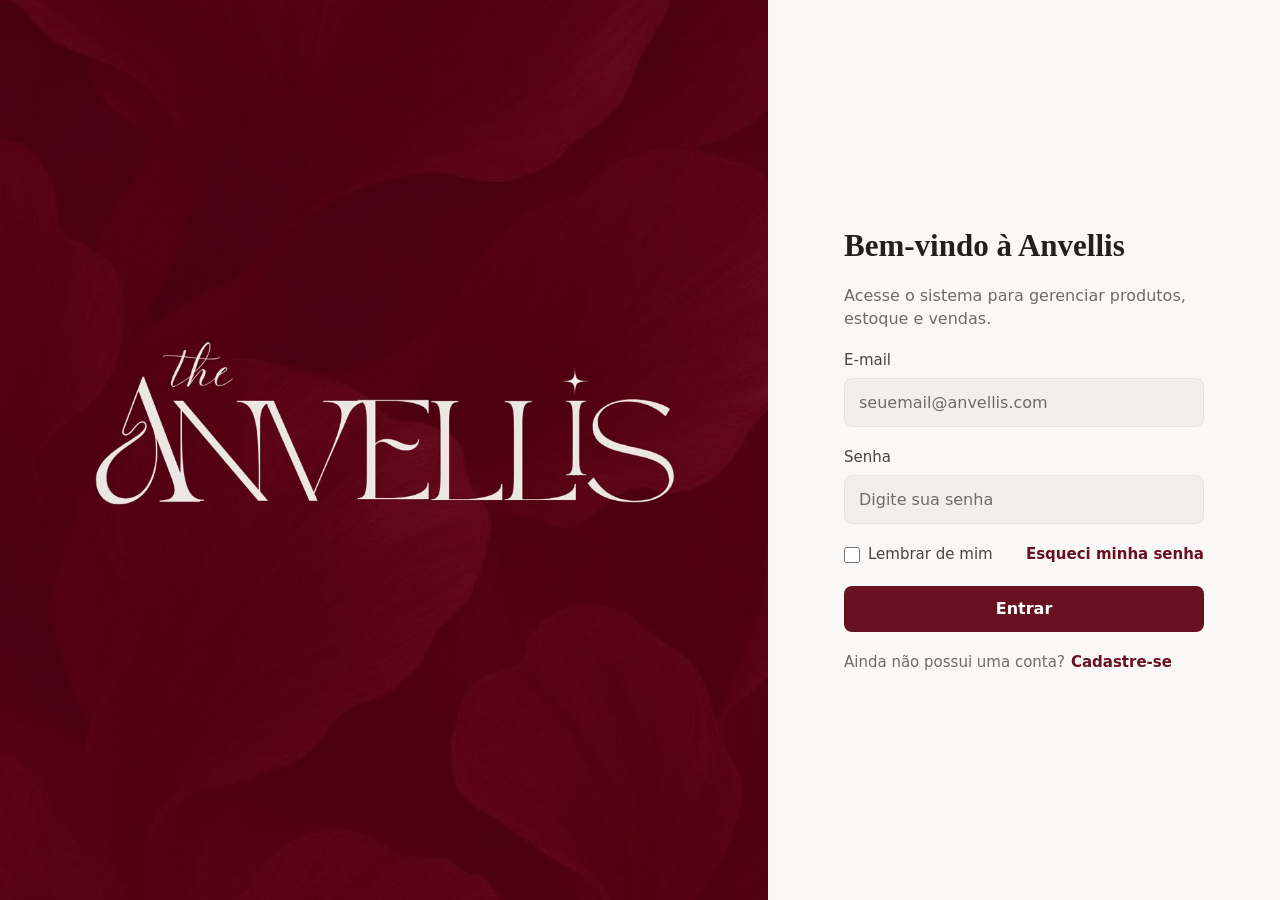
==== commit a30075a7: "Finalização HTML e CSS das páginas" ====
--- a/FRONTEND/index.html
+++ b/FRONTEND/index.html
@@ -15,7 +15,7 @@
   <div class="login">
 
     <section class="login__marca">
-      <img class="login__imagem" src="img/logo_vermelha.jpeg" alt="Anvellis" width="1131" height="1600">
+      <img class="login__imagem" src="Img/logo_vermelha.jpeg" alt="Anvellis" width="1131" height="1600">
     </section>
 
     <main class="login__painel">
@@ -33,129 +33,9 @@
 
         <div class="campo">
           <label class="campo__rotulo" for="login-senha">Senha</label>
-          <!DOCTYPE html>
-          <html lang="pt-BR">
-
-          <head>
-            <meta charset="UTF-8">
-            <meta name="viewport" content="width=device-width, initial-scale=1">
-            <title>Entrar — Anvellis</title>
-
-            <link rel="icon"
-              href="data:image/svg+xml,%3Csvg xmlns='http://www.w3.org/2000/svg' viewBox='0 0 32 32'%3E%3Crect width='32' height='32' rx='8' fill='%23681121'/%3E%3Ctext x='16' y='23' font-size='20' font-family='Georgia' font-weight='700' text-anchor='middle' fill='white'%3EA%3C/text%3E%3C/svg%3E">
-            <link rel="stylesheet" href="CSS/style.css">
-          </head>
-
-          <body data-pagina="login">
-            <div class="login">
-
-              <section class="login__marca">
-                <img class="login__imagem" src="Img/logo_vermelha.jpeg" alt="Anvellis" width="1131" height="1600">
-              </section>
-
-              <main class="login__painel">
-                <form class="login__form" id="form-login" data-acao="login" novalidate>
-                  <h1 class="titulo-pagina">Bem-vindo à Anvellis</h1>
-                  <p class="login__sub">Acesse o sistema para gerenciar produtos, estoque e vendas.</p>
-
-                  <div class="campo">
-                    <label class="campo__rotulo" for="login-email">E-mail</label>
-                    <input class="campo__entrada" id="login-email" name="email" type="email"
-                      placeholder="seuemail@anvellis.com" autocomplete="email" required
-                      data-msg-obrigatorio="Informe seu e-mail." data-msg-email="Informe um e-mail válido."
-                      aria-describedby="login-email-erro">
-                    <p class="campo__erro" id="login-email-erro" hidden></p>
-                  </div>
-
-                  <div class="campo">
-                    <label class="campo__rotulo" for="login-senha">Senha</label>
-                    <input class="campo__entrada" id="login-senha" name="senha" type="password"
-                      placeholder="Digite sua senha" autocomplete="current-password" required
-                      data-msg-obrigatorio="Informe sua senha." aria-describedby="login-senha-erro">
-                    <p class="campo__erro" id="login-senha-erro" hidden></p>
-                  </div>
-
-                  <div class="login__opcoes">
-                    <label class="check"><input type="checkbox" name="lembrar"> Lembrar de mim</label>
-                    <button class="link" type="button" data-abrir="modal-recuperar-senha">Esqueci minha senha</button>
-                  </div>
-
-                  <button class="btn btn--primary btn--bloco" type="submit"
-                    data-texto-ocupado="Entrando…">Entrar</button>
-
-                  <p class="login__rodape">Ainda não possui uma conta? <a href="cadastro.html">Cadastre-se</a></p>
-                </form>
-              </main>
-
-            </div>
-
-            <div class="modal-overlay" id="modal-recuperar-senha" hidden>
-              <form class="modal" role="dialog" aria-modal="true" aria-labelledby="modal-recuperar-senha-titulo"
-                novalidate data-acao="recuperar-senha">
-                <header class="modal__cabecalho">
-                  <h2 class="modal__titulo" id="modal-recuperar-senha-titulo">Recuperar senha</h2>
-                  <p class="modal__subtitulo">Informe seu e-mail para receber o link de redefinição.</p>
-                </header>
-                <div class="modal__corpo">
-                  <div class="campo">
-                    <label class="campo__rotulo" for="rs-email">E-mail</label>
-                    <input class="campo__entrada" id="rs-email" name="email" type="email"
-                      placeholder="seuemail@anvellis.com" autocomplete="email" required
-                      data-msg-obrigatorio="Informe um e-mail válido." data-msg-email="Informe um e-mail válido."
-                      aria-describedby="rs-email-erro">
-                    <p class="campo__erro" id="rs-email-erro" hidden></p>
-                  </div>
-                </div>
-                <p class="modal__alerta" role="alert" hidden></p>
-                <footer class="modal__rodape">
-                  <button class="btn btn--secondary" type="button" data-fechar>Cancelar</button>
-                  <button class="btn btn--primary" type="submit" data-texto-ocupado="Enviando…">Enviar link</button>
-                </footer>
-              </form>
-            </div>
-
-            <div class="modal-overlay" id="modal-erro-login" hidden>
-              <form class="modal" role="dialog" aria-modal="true" aria-labelledby="modal-erro-login-titulo" novalidate>
-                <header class="modal__cabecalho">
-                  <div class="modal__icone modal__icone--perigo" aria-hidden="true">!</div>
-                  <h2 class="modal__titulo" id="modal-erro-login-titulo">Não foi possível entrar</h2>
-                  <p class="modal__subtitulo">E-mail ou senha incorretos. Verifique seus dados e tente novamente.</p>
-                </header>
-                <p class="modal__alerta" role="alert" hidden></p>
-                <footer class="modal__rodape">
-                  <button class="btn btn--secondary" type="button" data-abrir="modal-recuperar-senha">Esqueci minha
-                    senha</button>
-                  <button class="btn btn--primary" type="button" data-clique="tentar-novamente-login">Tentar
-                    novamente</button>
-                </footer>
-              </form>
-            </div>
-
-            <div class="modal-overlay" id="modal-erro-servidor" hidden>
-              <form class="modal" role="dialog" aria-modal="true" aria-labelledby="modal-erro-servidor-titulo"
-                novalidate>
-                <header class="modal__cabecalho">
-                  <div class="modal__icone modal__icone--alerta" aria-hidden="true">!</div>
-                  <h2 class="modal__titulo" id="modal-erro-servidor-titulo" data-campo="titulo"></h2>
-                  <p class="modal__subtitulo" data-campo="mensagem"></p>
-                </header>
-                <p class="modal__alerta" role="alert" hidden></p>
-                <footer class="modal__rodape">
-                  <button class="btn btn--primary" type="button" data-fechar>Fechar</button>
-                </footer>
-              </form>
-            </div>
-
-            <div class="toast" id="toast" role="status" hidden></div>
-
-            <noscript>Este sistema precisa de JavaScript para funcionar.</noscript>
-            <script src="JS/api.js"></script>
-            <script src="JS/app.js"></script>
-          </body>
-
-          </html> <input class="campo__entrada" id="login-senha" name="senha" type="password"
-            placeholder="Digite sua senha" autocomplete="current-password" required
-            data-msg-obrigatorio="Informe sua senha." aria-describedby="login-senha-erro">
+          <input class="campo__entrada" id="login-senha" name="senha" type="password" placeholder="Digite sua senha"
+            autocomplete="current-password" required data-msg-obrigatorio="Informe sua senha."
+            aria-describedby="login-senha-erro">
           <p class="campo__erro" id="login-senha-erro" hidden></p>
         </div>
 
@@ -228,7 +108,8 @@
   <div class="toast" id="toast" role="status" hidden></div>
 
   <noscript>Este sistema precisa de JavaScript para funcionar.</noscript>
-  <script src="js/app.js"></script>
+  <script src="JS/api.js"></script>
+  <script src="JS/app.js"></script>
 </body>
 
 </html>
